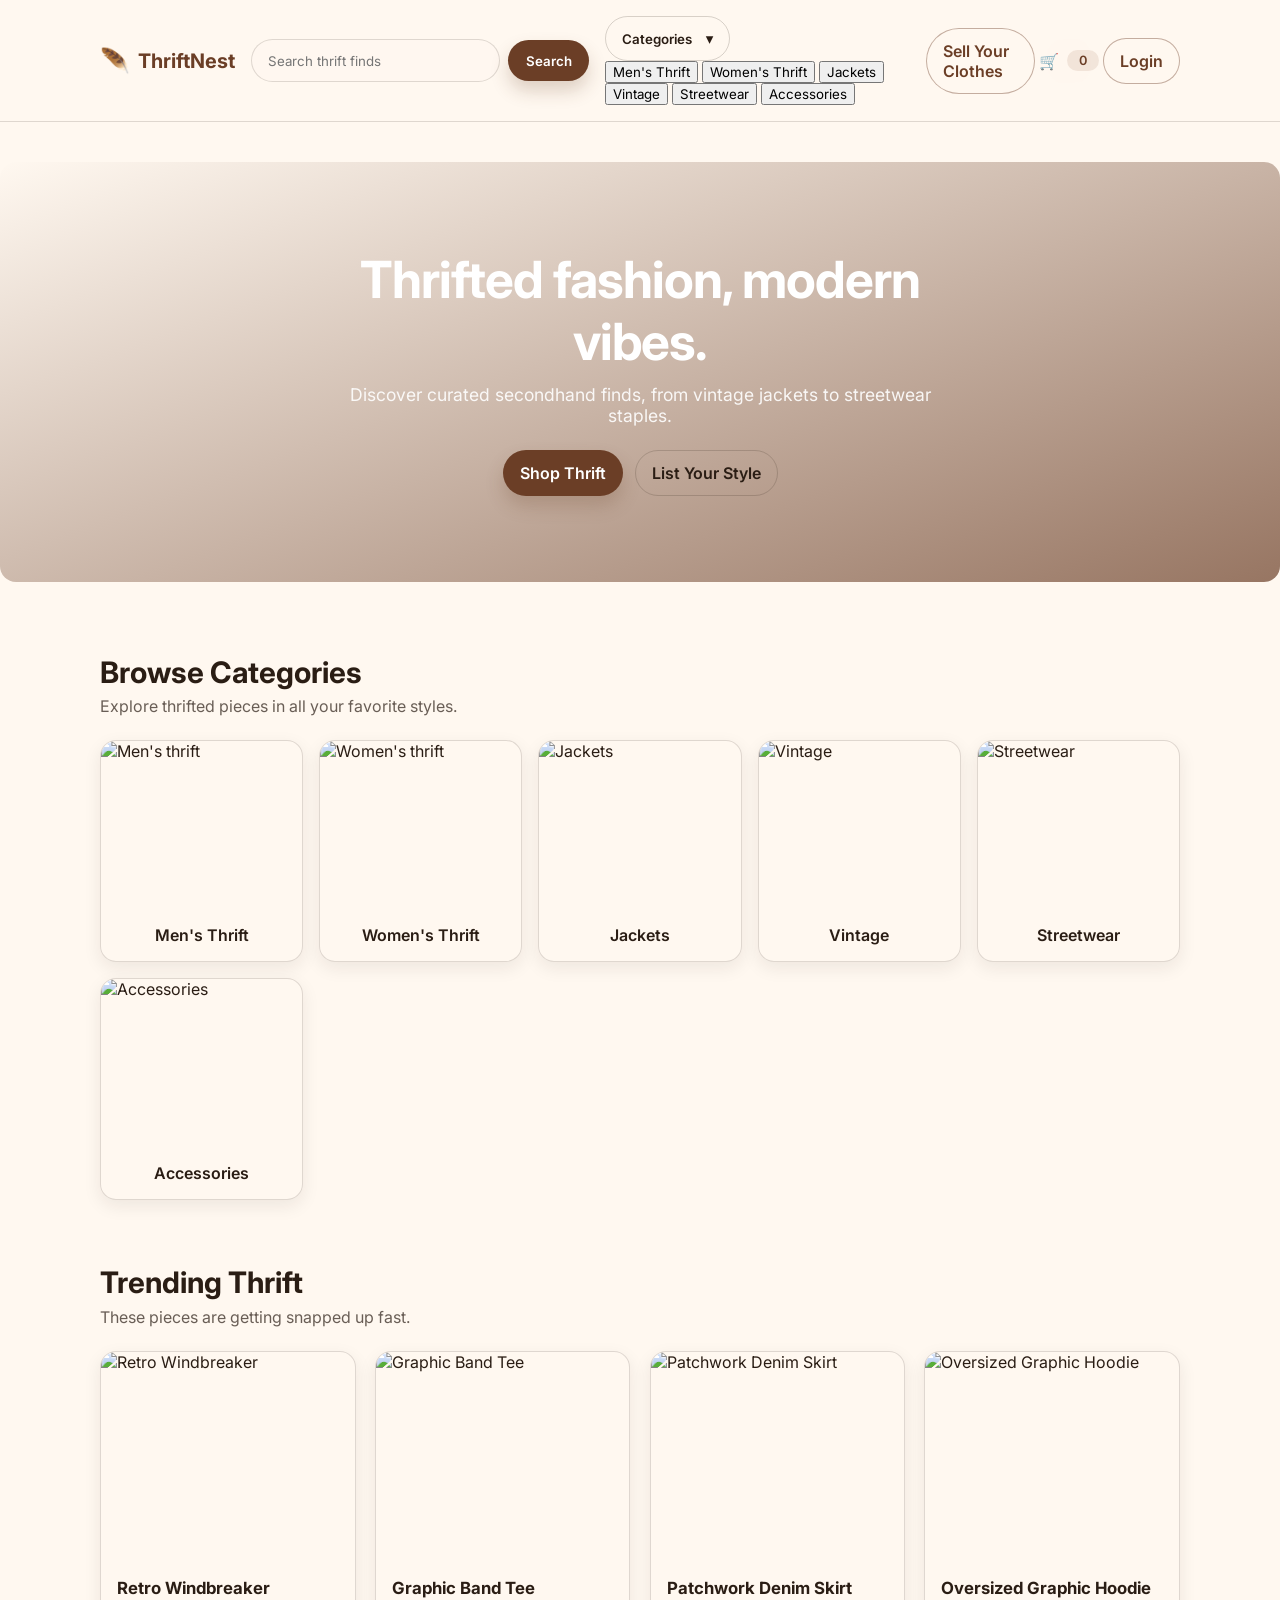
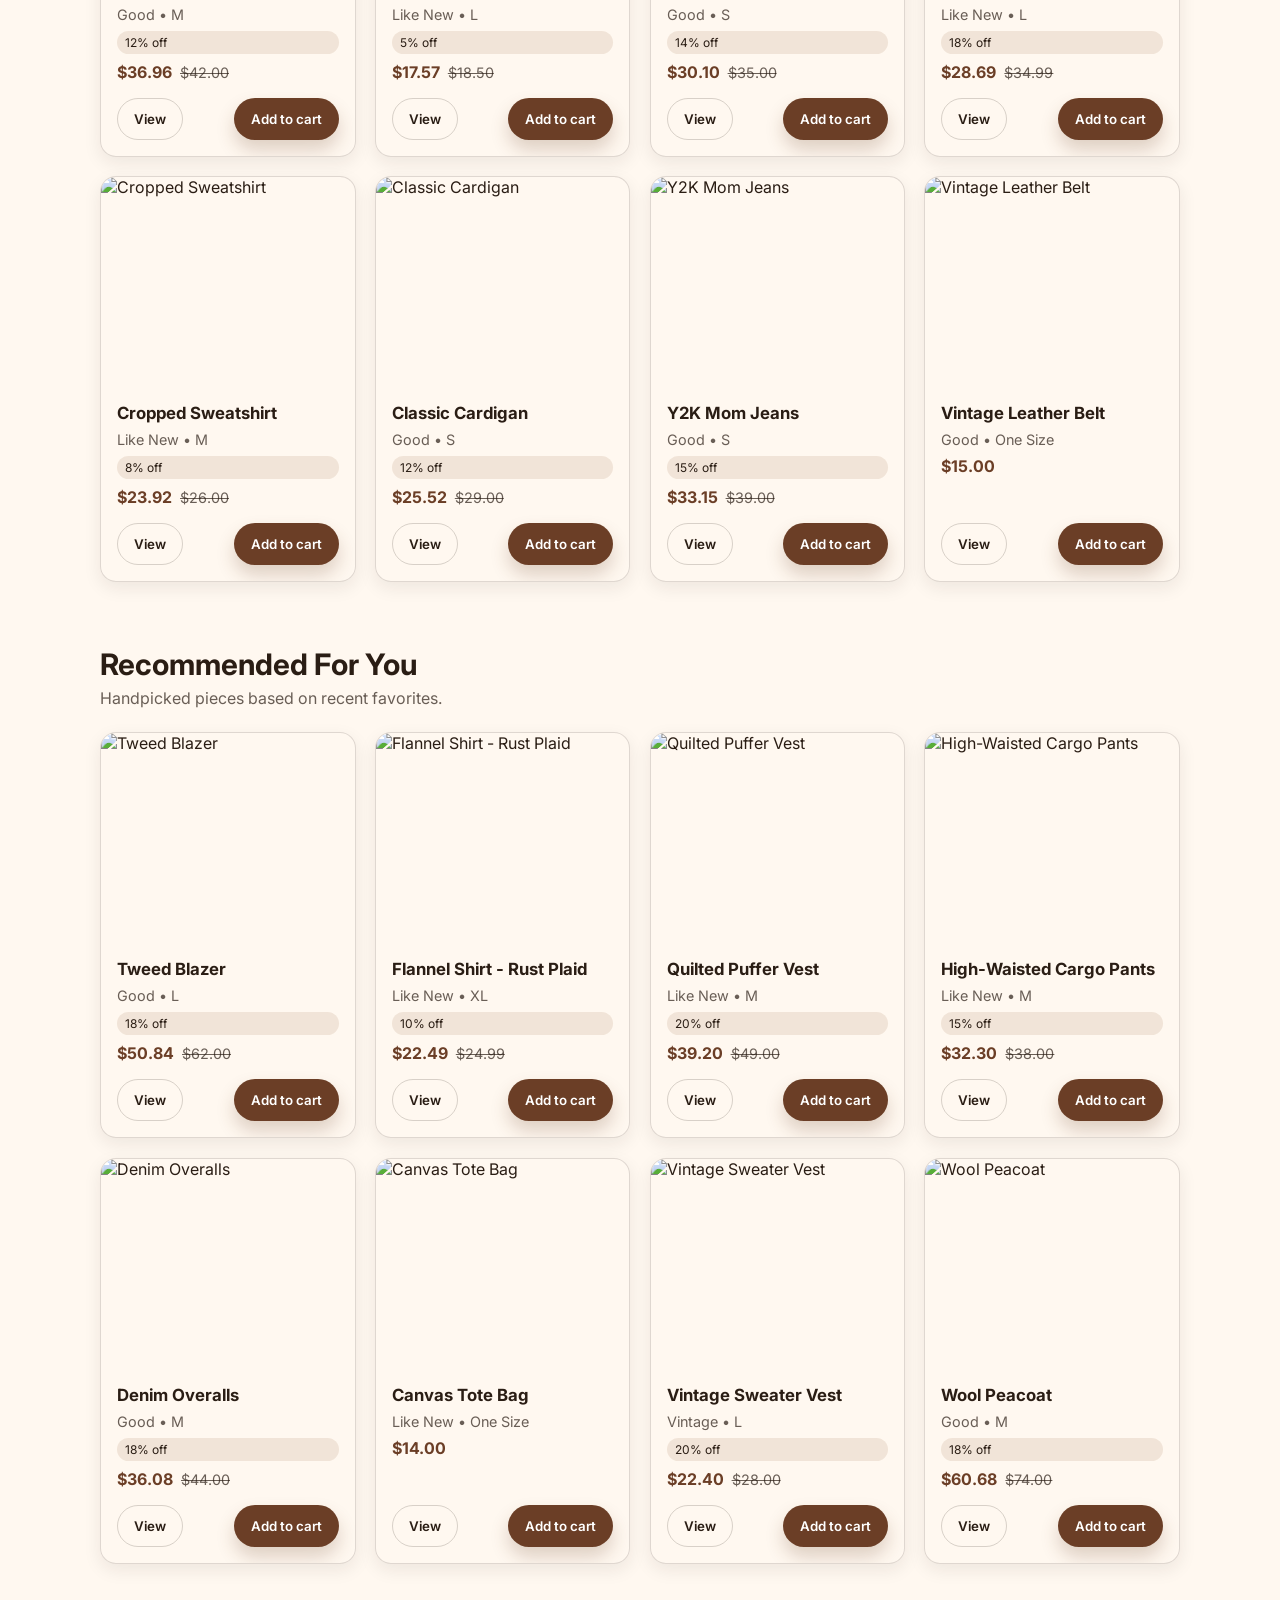
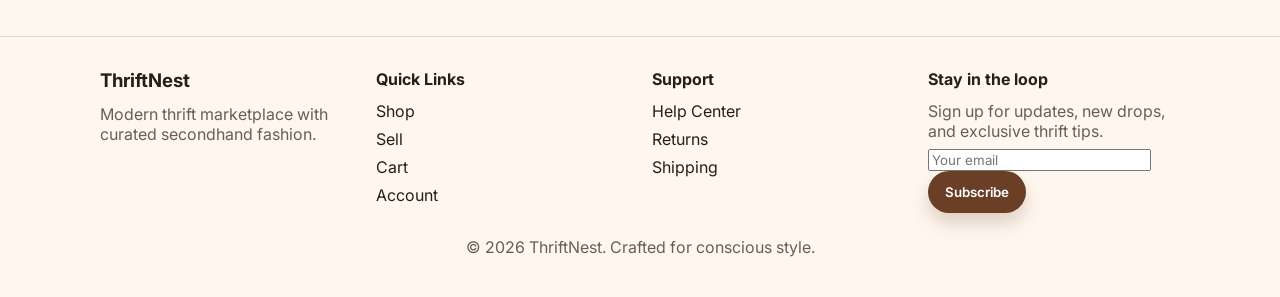
==== index.html @ ac283c9b "first commit" ====
<!DOCTYPE html>
<html lang="en">
<head>
  <meta charset="UTF-8" />
  <meta name="viewport" content="width=device-width, initial-scale=1.0" />
  <title>ThriftNest • Home</title>
  <link rel="stylesheet" href="style.css" />
  <link rel="preconnect" href="https://fonts.gstatic.com" />
  <link href="https://fonts.googleapis.com/css2?family=Inter:wght@300;400;500;600;700&display=swap" rel="stylesheet" />
</head>
<body>
  <div class="page-transition"></div>
  <header class="site-header">
    <div class="container nav-container">
      <a class="brand" href="index.html">
        <span class="brand__logo" aria-hidden="true">🪶</span>
        <span class="brand__name">ThriftNest</span>
      </a>
      <form id="searchForm" class="nav-search" autocomplete="off">
        <input id="searchInput" type="search" placeholder="Search thrift finds" aria-label="Search thrift finds" />
        <button type="submit" class="btn btn--primary">Search</button>
      </form>

      <div class="nav-actions">
        <div class="dropdown" id="categoryDropdown">
          <button class="btn btn--ghost dropdown__toggle" type="button">
            Categories <span class="chevron">▾</span>
          </button>
          <div class="dropdown__menu">
            <button data-category="Men's Thrift" class="dropdown__item">Men's Thrift</button>
            <button data-category="Women's Thrift" class="dropdown__item">Women's Thrift</button>
            <button data-category="Jackets" class="dropdown__item">Jackets</button>
            <button data-category="Vintage" class="dropdown__item">Vintage</button>
            <button data-category="Streetwear" class="dropdown__item">Streetwear</button>
            <button data-category="Accessories" class="dropdown__item">Accessories</button>
          </div>
        </div>

        <a class="btn btn--outline" href="sell.html">Sell Your Clothes</a>
        <a class="btn btn--icon" href="cart.html" aria-label="Cart">
          <span class="icon">🛒</span>
          <span class="badge" id="cartCount">0</span>
        </a>
        <a class="btn btn--outline" href="login.html" id="authButton">Login</a>
      </div>

      <button class="nav-toggle" aria-label="Open navigation" id="mobileMenuToggle">
        <span class="bar"></span>
        <span class="bar"></span>
        <span class="bar"></span>
      </button>
    </div>

    <nav class="mobile-nav" id="mobileNav">
      <form class="mobile-search" id="mobileSearchForm" autocomplete="off">
        <input id="mobileSearchInput" type="search" placeholder="Search thrift finds" aria-label="Search thrift finds" />
        <button type="submit" class="btn btn--primary">Search</button>
      </form>
      <div class="mobile-nav-links">
        <a href="sell.html" class="btn btn--ghost">Sell Your Clothes</a>
        <a href="cart.html" class="btn btn--ghost">Cart</a>
        <a href="login.html" class="btn btn--ghost" id="authButtonMobile">Login</a>
      </div>
    </nav>
  </header>

  <main class="main">
    <section class="hero">
      <div class="hero__overlay"></div>
      <div class="container hero__content">
        <h1>Thrifted fashion, modern vibes.</h1>
        <p>Discover curated secondhand finds, from vintage jackets to streetwear staples.</p>
        <div class="hero__actions">
          <a href="products.html" class="btn btn--primary btn--large">Shop Thrift</a>
          <a href="sell.html" class="btn btn--ghost btn--large">List Your Style</a>
        </div>
      </div>
    </section>

    <section class="section" aria-labelledby="categoriesTitle">
      <div class="container">
        <div class="section-header">
          <h2 id="categoriesTitle">Browse Categories</h2>
          <p class="section-subtitle">Explore thrifted pieces in all your favorite styles.</p>
        </div>

        <div class="categories-grid">
          <a href="products.html?category=Men's+Thrift" class="category-card">
            <img loading="lazy" src="https://images.unsplash.com/photo-1531735416036-6eecbf33f741?auto=format&fit=crop&w=800&q=70" alt="Men's thrift" />
            <span>Men's Thrift</span>
          </a>
          <a href="products.html?category=Women's+Thrift" class="category-card">
            <img loading="lazy" src="https://images.unsplash.com/photo-1521572163474-6864f9cf17ab?auto=format&fit=crop&w=800&q=70" alt="Women's thrift" />
            <span>Women's Thrift</span>
          </a>
          <a href="products.html?category=Jackets" class="category-card">
            <img loading="lazy" src="https://images.unsplash.com/photo-1541099649105-f69ad21f3246?auto=format&fit=crop&w=800&q=70" alt="Jackets" />
            <span>Jackets</span>
          </a>
          <a href="products.html?category=Vintage" class="category-card">
            <img loading="lazy" src="https://images.unsplash.com/photo-1460353581641-37baddab0fa2?auto=format&fit=crop&w=800&q=70" alt="Vintage" />
            <span>Vintage</span>
          </a>
          <a href="products.html?category=Streetwear" class="category-card">
            <img loading="lazy" src="https://images.unsplash.com/photo-1619747304194-e40a26af4c4f?auto=format&fit=crop&w=800&q=70" alt="Streetwear" />
            <span>Streetwear</span>
          </a>
          <a href="products.html?category=Accessories" class="category-card">
            <img loading="lazy" src="https://images.unsplash.com/photo-1542258939-6aee4b7afec5?auto=format&fit=crop&w=800&q=70" alt="Accessories" />
            <span>Accessories</span>
          </a>
        </div>
      </div>
    </section>

    <section class="section" aria-labelledby="trendingTitle">
      <div class="container">
        <div class="section-header">
          <h2 id="trendingTitle">Trending Thrift</h2>
          <p class="section-subtitle">These pieces are getting snapped up fast.</p>
        </div>

        <div class="product-grid" id="trendingProducts"></div>
      </div>
    </section>

    <section class="section" aria-labelledby="recommendedTitle">
      <div class="container">
        <div class="section-header">
          <h2 id="recommendedTitle">Recommended For You</h2>
          <p class="section-subtitle">Handpicked pieces based on recent favorites.</p>
        </div>

        <div class="product-grid" id="recommendedProducts"></div>
      </div>
    </section>
  </main>

  <footer class="site-footer">
    <div class="container footer-grid">
      <div>
        <h3>ThriftNest</h3>
        <p>Modern thrift marketplace with curated secondhand fashion.</p>
      </div>
      <div>
        <h4>Quick Links</h4>
        <ul>
          <li><a href="products.html">Shop</a></li>
          <li><a href="sell.html">Sell</a></li>
          <li><a href="cart.html">Cart</a></li>
          <li><a href="login.html">Account</a></li>
        </ul>
      </div>
      <div>
        <h4>Support</h4>
        <ul>
          <li><a href="#">Help Center</a></li>
          <li><a href="#">Returns</a></li>
          <li><a href="#">Shipping</a></li>
        </ul>
      </div>
      <div>
        <h4>Stay in the loop</h4>
        <p>Sign up for updates, new drops, and exclusive thrift tips.</p>
        <form id="newsletterForm" class="newsletter-form">
          <input type="email" placeholder="Your email" aria-label="Your email" required />
          <button type="submit" class="btn btn--primary">Subscribe</button>
        </form>
      </div>
    </div>
    <div class="footer-bottom">
      <p>© <span id="currentYear"></span> ThriftNest. Crafted for conscious style.</p>
    </div>
  </footer>

  <div class="toast" id="toast"></div>
  <script src="script.js"></script>
</body>
</html>
<script type="module">
  import { initializeApp } from "https://www.gstatic.com/firebasejs/10.7.0/firebase-app.js";
  import { getFirestore } from "https://www.gstatic.com/firebasejs/10.7.0/firebase-firestore.js";

  const firebaseConfig = {
    apiKey: "AIzaSyChNTn_ZyseLPwyjutvIh_bYFzlcmc_ey4",
    authDomain: "thriftnest-dfec6.firebaseapp.com",
    projectId: "thriftnest-dfec6",
    storageBucket: "thriftnest-dfec6.firebasestorage.app",
    messagingSenderId: "563057446730",
    appId: "1:563057446730:web:1b4091c2da6d32479c7bb3",
    measurementId: "G-6BNJ4S4TQQ"
  };

  const app = initializeApp(firebaseConfig);
  const db = getFirestore(app);

  console.log("Firebase connected");
</script>
---- style.css ----
:root {
  --color-primary: #6B3E26;
  --color-secondary: #F5E6D3;
  --color-accent: #A67B5B;
  --color-bg: #FFF8F0;
  --color-text: #2a1d14;
  --color-muted: rgba(42, 29, 20, 0.7);
  --color-border: rgba(42, 29, 20, 0.15);
  --shadow: 0 10px 25px rgba(42, 29, 20, 0.12);
  --shadow-soft: 0 6px 18px rgba(42, 29, 20, 0.08);
  --radius: 16px;
  --radius-s: 10px;
  --max-width: 1140px;
  --font: "Inter", system-ui, -apple-system, BlinkMacSystemFont, "Segoe UI", sans-serif;
}

* {
  box-sizing: border-box;
}

html,
body {
  height: 100%;
  margin: 0;
  font-family: var(--font);
  background: var(--color-bg);
  color: var(--color-text);
  scroll-behavior: smooth;
}

a {
  color: inherit;
  text-decoration: none;
}

button,
input,
select,
textarea {
  font-family: inherit;
}

.container {
  width: min(1080px, 100% - 2.5rem);
  margin: 0 auto;
}

.site-header {
  position: sticky;
  top: 0;
  z-index: 50;
  background: rgba(255, 248, 240, 0.95);
  border-bottom: 1px solid var(--color-border);
  backdrop-filter: blur(10px);
}

.nav-container {
  display: flex;
  align-items: center;
  gap: 1rem;
  padding: 1rem 0;
}

.brand {
  display: flex;
  align-items: center;
  gap: 0.5rem;
  font-weight: 700;
  font-size: 1.25rem;
  color: var(--color-primary);
}

.brand__logo {
  font-size: 1.5rem;
}

.nav-search {
  flex: 1;
  display: flex;
  gap: 0.5rem;
  max-width: 500px;
  align-items: center;
}

.nav-search input {
  flex: 1;
  padding: 0.8rem 1rem;
  border: 1px solid var(--color-border);
  background: rgba(255, 248, 240, 0.9);
  border-radius: 999px;
  outline: none;
}

.nav-search input:focus {
  border-color: var(--color-primary);
  box-shadow: 0 0 0 3px rgba(107, 62, 38, 0.15);
}

.nav-search button {
  padding: 0.78rem 1.1rem;
  border-radius: 999px;
  border: none;
}

.nav-actions {
  display: flex;
  gap: 0.75rem;
  align-items: center;
}

.btn {
  display: inline-flex;
  align-items: center;
  justify-content: center;
  gap: 0.5rem;
  border-radius: 999px;
  border: 1px solid transparent;
  padding: 0.75rem 1rem;
  font-weight: 600;
  cursor: pointer;
  transition: transform 150ms ease, box-shadow 150ms ease, background 150ms ease;
}

.btn:active {
  transform: scale(0.98);
}

.btn--primary {
  background: var(--color-primary);
  color: #fff;
  box-shadow: 0 10px 18px rgba(107, 62, 38, 0.22);
}

.btn--primary:hover {
  box-shadow: 0 12px 22px rgba(107, 62, 38, 0.34);
}

.btn--outline {
  background: rgba(255, 248, 240, 0.85);
  border-color: rgba(107, 62, 38, 0.4);
  color: var(--color-primary);
}

.btn--outline:hover {
  background: rgba(255, 248, 240, 1);
}

.btn--ghost {
  background: transparent;
  border: 1px solid rgba(42, 29, 20, 0.18);
  color: var(--color-text);
}

.btn--ghost:hover {
  background: rgba(255, 248, 240, 0.9);
}

.btn--icon {
  position: relative;
  width: 44px;
  height: 44px;
  padding: 0;
  border-radius: 16px;
  background: rgba(255, 248, 240, 0.9);
}

.btn--small {
  padding: 0.4rem 0.75rem;
  border-radius: 999px;
}

.badge {
  display: inline-flex;
  align-items: center;
  justify-content: center;
  min-width: 2rem;
  padding: 0.2rem 0.5rem;
  border-radius: 999px;
  background: rgba(166, 123, 91, 0.15);
  color: var(--color-primary);
  font-size: 0.8rem;
  font-weight: 600;
}

.chevron {
  margin-left: 0.35rem;
  font-size: 0.95rem;
}

.nav-toggle {
  display: none;
  background: none;
  border: none;
  width: 44px;
  height: 44px;
  align-items: center;
  justify-content: center;
  cursor: pointer;
}

.nav-toggle .bar {
  width: 22px;
  height: 2px;
  background: var(--color-text);
  border-radius: 999px;
  display: block;
  margin: 3px 0;
}

.mobile-nav {
  display: none;
  flex-direction: column;
  gap: 1rem;
  padding: 1rem 0;
  border-top: 1px solid var(--color-border);
}

.mobile-nav--open {
  display: flex;
}

.mobile-search {
  display: flex;
  gap: 0.5rem;
}

.mobile-search input {
  flex: 1;
  padding: 0.6rem 1rem;
  border-radius: 999px;
  border: 1px solid var(--color-border);
}

.mobile-nav-links {
  display: flex;
  flex-direction: column;
  gap: 0.5rem;
}

.main {
  padding: 2.5rem 0;
}

.hero {
  position: relative;
  background-image: url("https://images.unsplash.com/photo-1495121605193-b116b5b09f3d?auto=format&fit=crop&w=1700&q=80");
  background-size: cover;
  background-position: center;
  border-radius: var(--radius);
  overflow: hidden;
  margin: 0 0 2.5rem;
  min-height: 420px;
  display: grid;
  place-items: center;
}

.hero__overlay {
  position: absolute;
  inset: 0;
  background: linear-gradient(160deg, rgba(255, 248, 240, 0.8), rgba(107, 62, 38, 0.7));
}

.hero__content {
  position: relative;
  z-index: 1;
  text-align: center;
  color: #fff;
  max-width: 680px;
  padding: 2rem;
}

.hero__content h1 {
  margin: 0 0 0.8rem;
  font-size: clamp(2rem, 4vw, 3.2rem);
  letter-spacing: -0.02em;
}

.hero__content p {
  margin: 0 0 1.5rem;
  font-size: 1.1rem;
  opacity: 0.9;
}

.hero__actions {
  display: flex;
  flex-wrap: wrap;
  gap: 0.75rem;
  justify-content: center;
}

.section {
  padding: 2rem 0;
}

.section-header {
  display: flex;
  flex-direction: column;
  gap: 0.4rem;
  margin-bottom: 1.5rem;
}

.section-header h2 {
  margin: 0;
  font-size: 1.85rem;
}

.section-subtitle {
  margin: 0;
  color: var(--color-muted);
}

.categories-grid {
  display: grid;
  grid-template-columns: repeat(auto-fit, minmax(180px, 1fr));
  gap: 1rem;
}

.category-card {
  display: grid;
  grid-template-rows: 1fr auto;
  background: rgba(255, 248, 240, 0.9);
  border: 1px solid var(--color-border);
  border-radius: var(--radius);
  overflow: hidden;
  box-shadow: var(--shadow-soft);
  transition: transform 200ms ease, box-shadow 200ms ease;
}

.category-card img {
  width: 100%;
  height: 168px;
  object-fit: cover;
}

.category-card span {
  padding: 1rem;
  font-weight: 600;
  text-align: center;
}

.category-card:hover {
  transform: translateY(-5px);
  box-shadow: var(--shadow);
}

.product-grid {
  display: grid;
  grid-template-columns: repeat(auto-fit, minmax(240px, 1fr));
  gap: 1.2rem;
}

.product-card {
  background: rgba(255, 248, 240, 0.8);
  border: 1px solid var(--color-border);
  border-radius: var(--radius);
  overflow: hidden;
  box-shadow: var(--shadow-soft);
  display: flex;
  flex-direction: column;
  transition: transform 200ms ease, box-shadow 200ms ease;
}

.product-card:hover {
  transform: translateY(-6px);
  box-shadow: var(--shadow);
}

.product-card img {
  width: 100%;
  height: 210px;
  object-fit: cover;
  object-position: center;
}

.product-card__info {
  padding: 1rem;
  display: grid;
  gap: 0.5rem;
}

.product-card__title {
  font-size: 1.05rem;
  margin: 0;
}

.product-card__meta {
  margin: 0;
  color: var(--color-muted);
  font-size: 0.9rem;
}

.product-card__price-row {
  display: flex;
  align-items: baseline;
  gap: 0.5rem;
}

.product-card__price {
  font-weight: 700;
  color: var(--color-primary);
}

.product-card__old-price {
  text-decoration: line-through;
  color: var(--color-muted);
  font-size: 0.9rem;
}

.product-card__discount {
  display: inline-block;
  background: rgba(166, 123, 91, 0.16);
  padding: 0.25rem 0.5rem;
  border-radius: 999px;
  font-size: 0.75rem;
  align-self: flex-start;
}

.product-card__actions {
  margin-top: auto;
  display: flex;
  gap: 0.6rem;
  padding: 0 1rem 1rem;
  justify-content: space-between;
  align-items: center;
}

.product-section {
  display: flex;
  flex-direction: column;
}

.product-toolbar {
  display: flex;
  flex-wrap: wrap;
  justify-content: space-between;
  gap: 0.75rem;
  align-items: center;
  margin-bottom: 1rem;
}

.sort {
  display: flex;
  align-items: center;
  gap: 0.5rem;
}

.sort select {
  padding: 0.5rem 0.75rem;
  border: 1px solid var(--color-border);
  border-radius: 999px;
  background: rgba(255, 248, 240, 0.9);
}

.sidebar {
  width: 320px;
  flex-shrink: 0;
  background: rgba(255, 248, 240, 0.95);
  border: 1px solid var(--color-border);
  border-radius: var(--radius);
  padding: 1.25rem;
  height: fit-content;
  box-shadow: var(--shadow-soft);
}

.shop-grid {
  display: grid;
  grid-template-columns: 1fr 3fr;
  gap: 2rem;
}

.filter-group {
  margin-bottom: 1.25rem;
}

.filter-group label {
  display: block;
  font-weight: 600;
  margin-bottom: 0.4rem;
}

.filter-grid {
  display: grid;
  grid-template-columns: repeat(2, minmax(0, 1fr));
  gap: 0.4rem;
}

.filter-checkbox {
  display: inline-flex;
  align-items: center;
  gap: 0.4rem;
  font-weight: 500;
  font-size: 0.95rem;
}

.filter-group select,
.filter-group input[type="range"] {
  width: 100%;
  padding: 0.65rem 0.9rem;
  border-radius: 999px;
  border: 1px solid var(--color-border);
  background: rgba(255, 248, 240, 0.9);
}

.price-slider {
  display: flex;
  align-items: center;
  gap: 0.5rem;
}

.price-slider output {
  min-width: 60px;
  text-align: right;
  font-weight: 600;
}

.filter-actions {
  display: flex;
  gap: 0.75rem;
  justify-content: flex-end;
  margin-top: 1rem;
}

.product-detail__wrapper {
  display: grid;
  grid-template-columns: 1.1fr 1fr;
  gap: 2rem;
  align-items: start;
}

.product-images {
  display: grid;
  gap: 1rem;
}

.product-images__main {
  border-radius: var(--radius);
  overflow: hidden;
  box-shadow: var(--shadow-soft);
}

.product-images__main img {
  width: 100%;
  height: 100%;
  object-fit: cover;
  display: block;
}

.product-images__thumbs {
  display: grid;
  grid-template-columns: repeat(4, minmax(0, 1fr));
  gap: 0.75rem;
}

.thumbnail {
  border-radius: 14px;
  border: 1px solid var(--color-border);
  padding: 0.2rem;
  background: rgba(255, 248, 240, 0.8);
  cursor: pointer;
  transition: transform 150ms ease, box-shadow 150ms ease;
}

.thumbnail:hover {
  transform: translateY(-2px);
  box-shadow: var(--shadow-soft);
}

.thumbnail img {
  width: 100%;
  height: 70px;
  object-fit: cover;
  border-radius: 12px;
}

.product-info__header {
  display: flex;
  gap: 0.75rem;
  align-items: center;
  flex-wrap: wrap;
}

.product-info__header h1 {
  margin: 0;
  font-size: 2rem;
}

.product-info__meta {
  display: flex;
  flex-wrap: wrap;
  gap: 1rem;
  margin: 1rem 0;
  color: var(--color-muted);
}

.product-price {
  font-size: 2rem;
  font-weight: 700;
  margin: 0;
  color: var(--color-primary);
}

.product-description {
  line-height: 1.6;
  color: var(--color-muted);
  margin: 1rem 0;
}

.product-actions {
  display: flex;
  gap: 1rem;
  flex-wrap: wrap;
}

.sell-form {
  background: rgba(255, 248, 240, 0.95);
  border: 1px solid var(--color-border);
  border-radius: var(--radius);
  padding: 2rem;
  box-shadow: var(--shadow-soft);
}

.sell-form .form-row {
  margin-bottom: 1.2rem;
}

.sell-form label {
  display: block;
  font-weight: 600;
  margin-bottom: 0.5rem;
}

.sell-form input,
.sell-form select,
.sell-form textarea {
  width: 100%;
  padding: 0.85rem 1rem;
  border-radius: 14px;
  border: 1px solid var(--color-border);
  background: rgba(255, 248, 240, 0.9);
  resize: vertical;
}

.sell-form textarea {
  min-height: 120px;
}

.sell-form .hint {
  margin: 0.25rem 0 0;
  color: var(--color-muted);
  font-size: 0.9rem;
}

.image-preview {
  margin-top: 0.75rem;
  max-width: 240px;
  border-radius: 16px;
  overflow: hidden;
  display: none;
  box-shadow: var(--shadow-soft);
}

.image-preview img {
  width: 100%;
  display: block;
}

.form-actions {
  display: flex;
  gap: 1rem;
  justify-content: flex-end;
  margin-top: 1rem;
}

.cart {
  display: grid;
  grid-template-columns: 2fr 1fr;
  gap: 2rem;
}

.cart-items {
  display: flex;
  flex-direction: column;
  gap: 1rem;
}

.cart-row {
  display: grid;
  grid-template-columns: 90px 1fr 1.2fr;
  gap: 1rem;
  padding: 1rem;
  background: rgba(255, 248, 240, 0.95);
  border: 1px solid var(--color-border);
  border-radius: var(--radius);
  align-items: center;
}

.cart-row__image img {
  width: 88px;
  height: 88px;
  object-fit: cover;
  border-radius: 16px;
}

.cart-row__details h3 {
  margin: 0 0 0.35rem;
  font-size: 1.05rem;
}

.cart-row__details p {
  margin: 0.1rem 0;
  color: var(--color-muted);
  font-size: 0.9rem;
}

.cart-row__price {
  font-weight: 600;
  color: var(--color-primary);
}

.cart-row__right {
  display: flex;
  flex-direction: column;
  align-items: flex-end;
  gap: 0.75rem;
}

.cart-row__total {
  font-weight: 700;
  font-size: 1.1rem;
}

.counter {
  display: inline-flex;
  border: 1px solid var(--color-border);
  border-radius: 999px;
  overflow: hidden;
  background: rgba(255, 248, 240, 0.8);
}

.counter__btn {
  display: inline-flex;
  align-items: center;
  justify-content: center;
  width: 36px;
  height: 36px;
  border: none;
  background: transparent;
  cursor: pointer;
  font-size: 1.2rem;
  color: var(--color-primary);
}

.counter__value {
  min-width: 40px;
  text-align: center;
  font-weight: 600;
  display: inline-flex;
  align-items: center;
  justify-content: center;
}

.summary-card {
  background: rgba(255, 248, 240, 0.95);
  border: 1px solid var(--color-border);
  border-radius: var(--radius);
  padding: 1.6rem;
  box-shadow: var(--shadow-soft);
}

.summary-card h2 {
  margin: 0 0 1rem;
}

.summary-line {
  display: flex;
  justify-content: space-between;
  padding: 0.35rem 0;
  border-bottom: 1px solid rgba(42, 29, 20, 0.1);
}

.summary-line:last-child {
  border-bottom: none;
}

.summary-note {
  margin-top: 1rem;
  font-size: 0.9rem;
  color: var(--color-muted);
}

.auth-card {
  background: rgba(255, 248, 240, 0.95);
  border: 1px solid var(--color-border);
  border-radius: var(--radius);
  padding: 2rem;
  box-shadow: var(--shadow-soft);
}

.auth-header h1 {
  margin: 0 0 0.5rem;
}

.auth-header p {
  margin: 0 0 1.5rem;
  color: var(--color-muted);
}

.auth-tabs {
  display: flex;
  border: 1px solid var(--color-border);
  border-radius: 999px;
  overflow: hidden;
  margin-bottom: 1.5rem;
}

.auth-tab {
  flex: 1;
  background: rgba(255, 248, 240, 0.7);
  border: none;
  padding: 0.85rem 1rem;
  cursor: pointer;
  font-weight: 600;
}

.auth-tab.active {
  background: rgba(107, 62, 38, 0.15);
}

.auth-form {
  display: grid;
  gap: 1rem;
}

.auth-form label {
  font-weight: 600;
}

.auth-form input {
  padding: 0.85rem 1rem;
  border-radius: 14px;
  border: 1px solid var(--color-border);
  background: rgba(255, 248, 240, 0.9);
}

.auth-footer {
  margin: 1.5rem 0 0;
  font-size: 0.9rem;
  color: var(--color-muted);
}

.auth-footer a {
  color: var(--color-primary);
}

.site-footer {
  background: rgba(255, 248, 240, 0.9);
  border-top: 1px solid var(--color-border);
  padding: 2rem 0 1.5rem;
}

.footer-grid {
  display: grid;
  grid-template-columns: repeat(auto-fit, minmax(200px, 1fr));
  gap: 1.5rem;
}

.footer-grid h3,
.footer-grid h4 {
  margin: 0 0 0.75rem;
}

.footer-grid p,
.footer-grid li {
  color: var(--color-muted);
  margin: 0 0 0.5rem;
}

.footer-grid ul {
  list-style: none;
  padding: 0;
  margin: 0;
}

.footer-grid a {
  color: var(--color-text);
  text-decoration: none;
}

.footer-grid a:hover {
  color: var(--color-primary);
}

.footer-bottom {
  margin-top: 1.5rem;
  text-align: center;
  color: var(--color-muted);
}

.toast {
  position: fixed;
  bottom: 1.5rem;
  left: 50%;
  transform: translateX(-50%) translateY(40px);
  background: rgba(42, 29, 20, 0.9);
  color: #fff;
  padding: 0.9rem 1.4rem;
  border-radius: 999px;
  opacity: 0;
  pointer-events: none;
  transition: transform 250ms ease, opacity 250ms ease;
  z-index: 150;
}

.toast--visible {
  opacity: 1;
  transform: translateX(-50%) translateY(0);
}

.page-transition {
  position: fixed;
  inset: 0;
  background: rgba(255, 248, 240, 0.8);
  opacity: 0;
  pointer-events: none;
  transition: opacity 240ms ease;
  z-index: 200;
}

body.fade-in .page-transition {
  opacity: 0;
}

body.fade-out .page-transition {
  opacity: 1;
}

.empty-state {
  padding: 2rem;
  background: rgba(255, 248, 240, 0.95);
  border: 1px solid var(--color-border);
  border-radius: var(--radius);
  text-align: center;
  color: var(--color-muted);
}

@media (max-width: 1024px) {
  .shop-grid {
    grid-template-columns: 1fr;
  }

  .sidebar {
    width: 100%;
    order: 2;
  }

  .product-section {
    order: 1;
  }

  .product-detail__wrapper {
    grid-template-columns: 1fr;
  }

  .product-images__thumbs {
    grid-template-columns: repeat(4, minmax(0, 1fr));
  }
}

@media (max-width: 768px) {
  .nav-search {
    display: none;
  }

  .nav-actions {
    display: none;
  }

  .nav-toggle {
    display: flex;
  }

  .product-grid {
    grid-template-columns: repeat(auto-fit, minmax(200px, 1fr));
  }

  .hero {
    min-height: 320px;
  }

  .hero__content {
    padding: 1.5rem;
  }

  .categories-grid {
    grid-template-columns: repeat(auto-fit, minmax(150px, 1fr));
  }
}

@media (max-width: 480px) {
  .product-grid {
    grid-template-columns: 1fr;
  }

  .product-card img {
    height: 180px;
  }

  .product-images__thumbs {
    grid-template-columns: repeat(3, minmax(0, 1fr));
  }

  .cart-row {
    grid-template-columns: 80px 1fr;
  }

  .cart-row__right {
    flex-direction: row;
    justify-content: space-between;
    align-items: center;
  }

  .cart-row__price {
    display: none;
  }
}
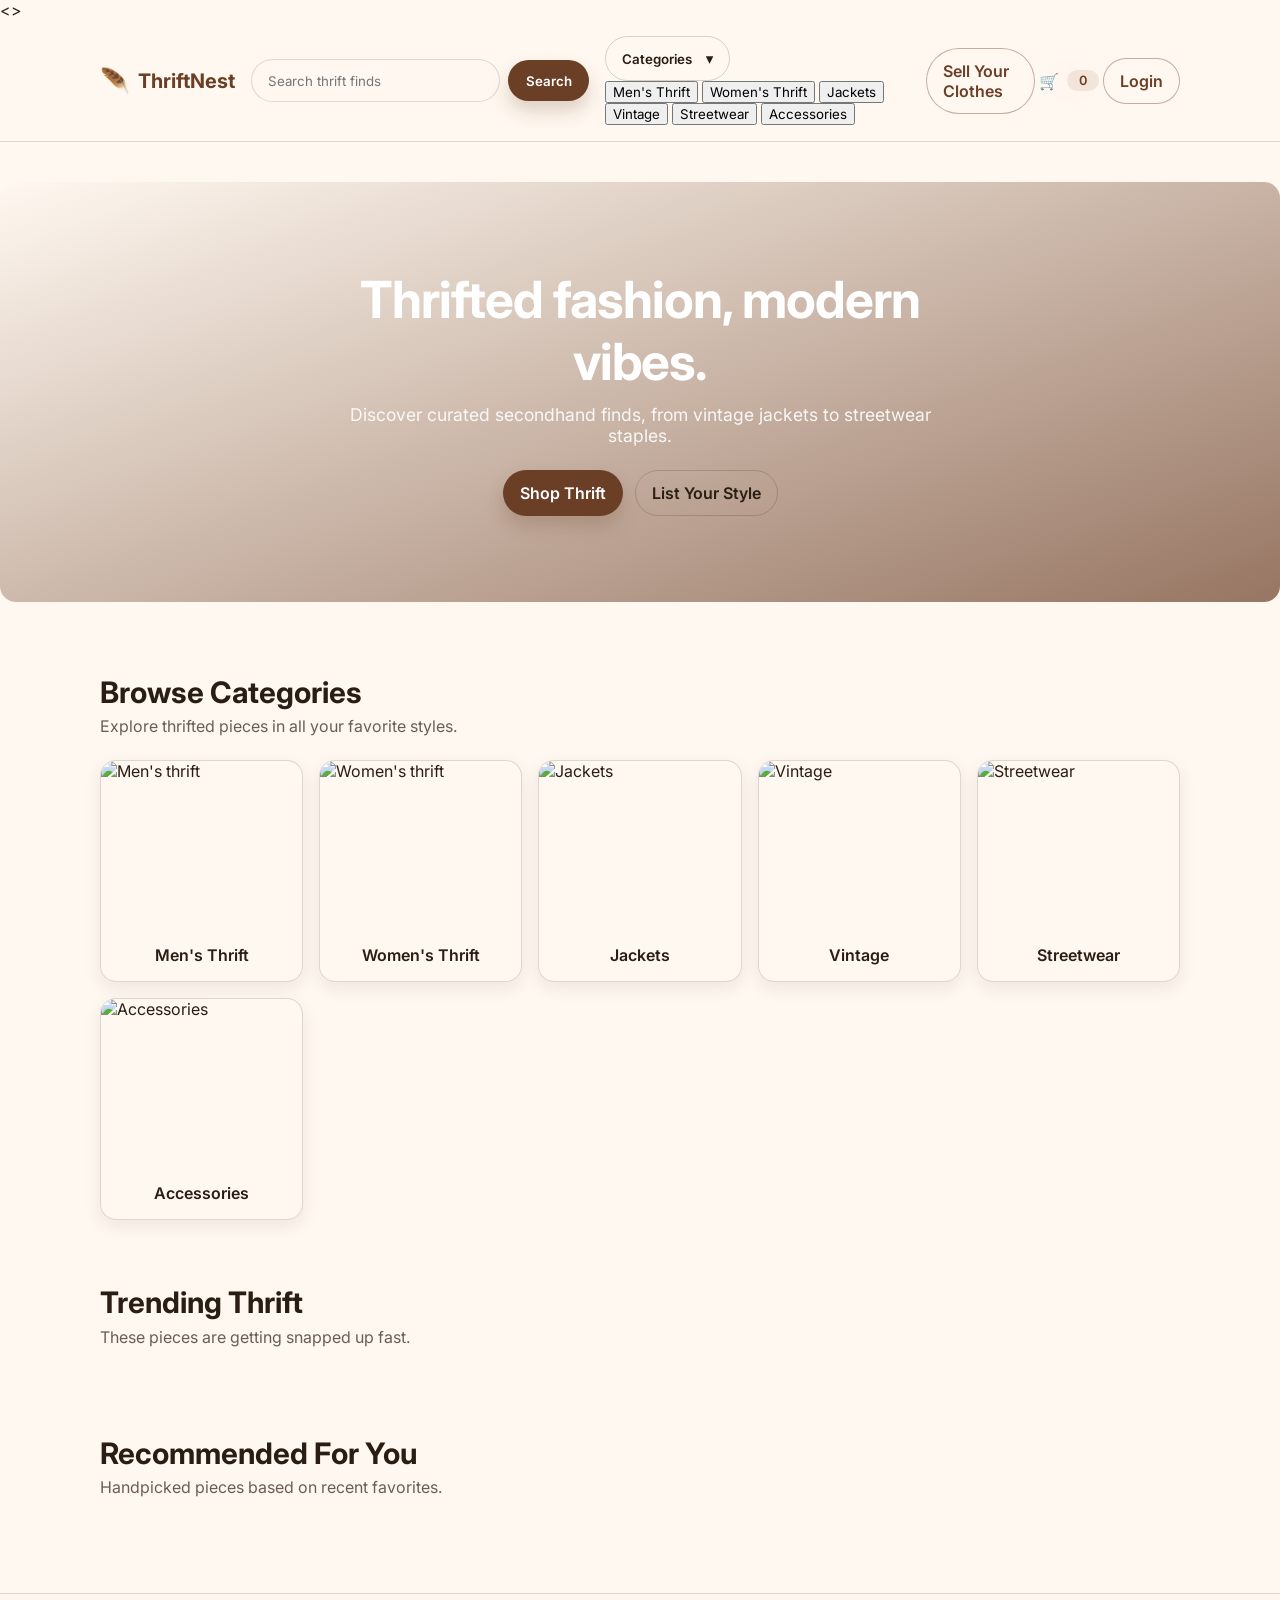
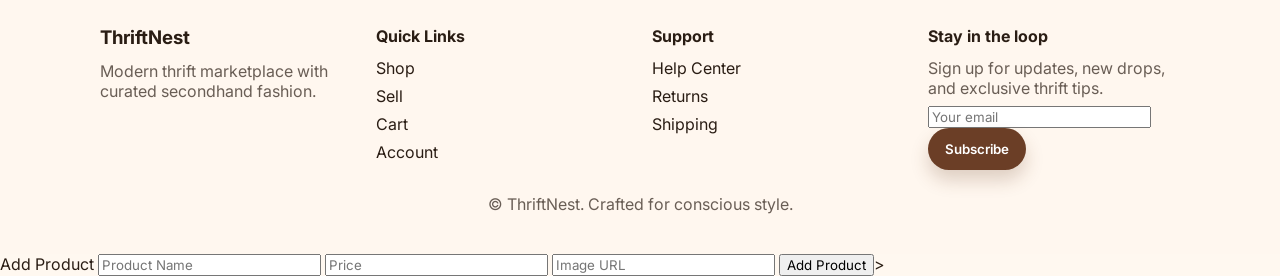
==== commit 027ae81c: "fixed module issue" ====
--- a/index.html
+++ b/index.html
@@ -8,7 +8,7 @@
   <link rel="preconnect" href="https://fonts.gstatic.com" />
   <link href="https://fonts.googleapis.com/css2?family=Inter:wght@300;400;500;600;700&display=swap" rel="stylesheet" />
 </head>
-<body>
+<>
   <div class="page-transition"></div>
   <header class="site-header">
     <div class="container nav-container">
@@ -174,25 +174,13 @@
   </footer>
 
   <div class="toast" id="toast"></div>
-  <script src="script.js"></script>
-</body>
+  <script type="module" src="script.js"></script>
+</<h2>Add Product</h2>
+
+<input type="text" id="name" placeholder="Product Name">
+<input type="number" id="price" placeholder="Price">
+<input type="text" id="image" placeholder="Image URL">
+
+<button onclick="addProduct()">Add Product</button>>
 </html>
-<script type="module">
-  import { initializeApp } from "https://www.gstatic.com/firebasejs/10.7.0/firebase-app.js";
-  import { getFirestore } from "https://www.gstatic.com/firebasejs/10.7.0/firebase-firestore.js";
 
-  const firebaseConfig = {
-    apiKey: "AIzaSyChNTn_ZyseLPwyjutvIh_bYFzlcmc_ey4",
-    authDomain: "thriftnest-dfec6.firebaseapp.com",
-    projectId: "thriftnest-dfec6",
-    storageBucket: "thriftnest-dfec6.firebasestorage.app",
-    messagingSenderId: "563057446730",
-    appId: "1:563057446730:web:1b4091c2da6d32479c7bb3",
-    measurementId: "G-6BNJ4S4TQQ"
-  };
-
-  const app = initializeApp(firebaseConfig);
-  const db = getFirestore(app);
-
-  console.log("Firebase connected");
-</script> 
